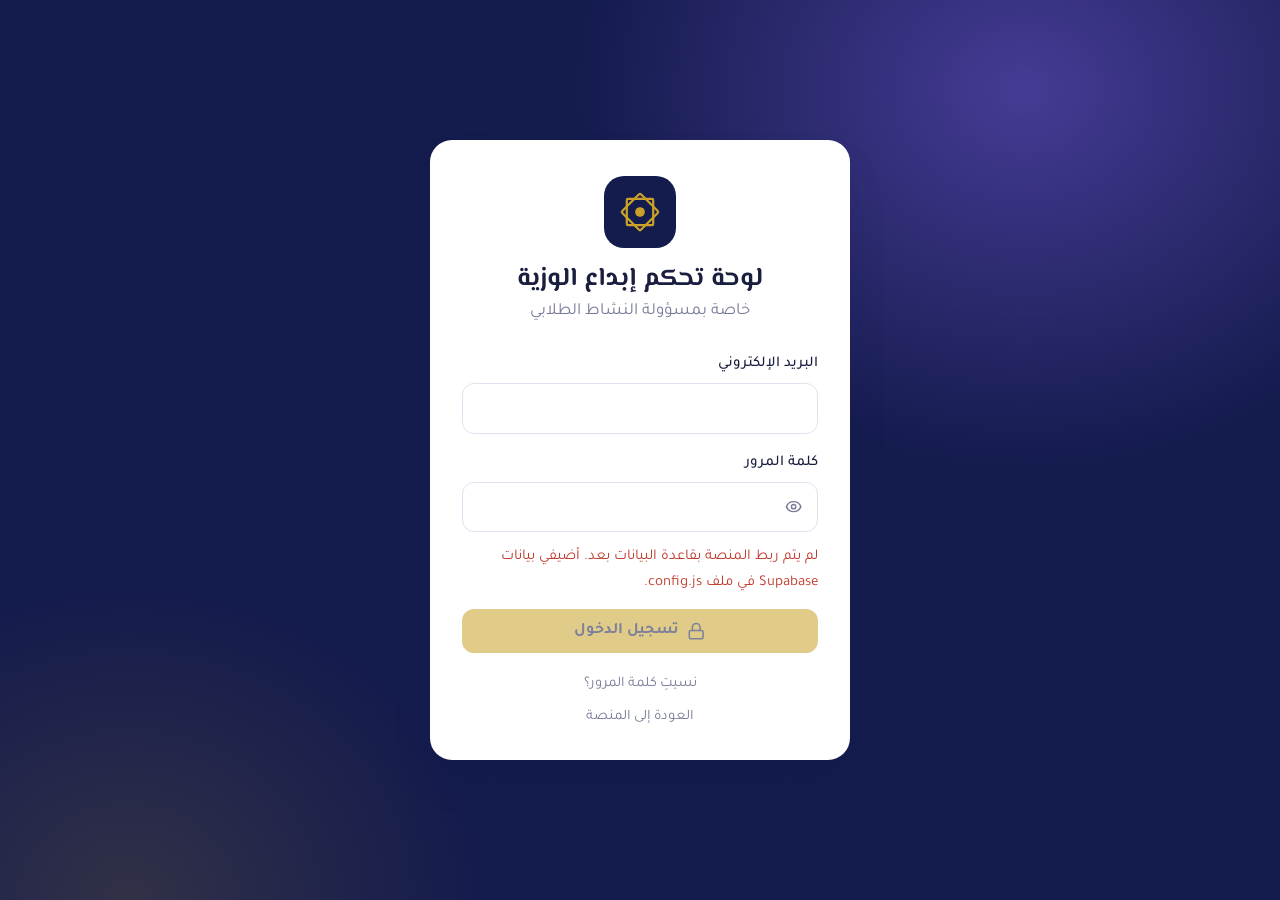
==== docs/login.html @ 74d641fc "منصة إبداع الوزية: النسخة الأولى Co-Authored-By: Claude Opus 5.5 <noreply@anthropic.com> Claude-Sess" ====
<!doctype html>
<html lang="ar" dir="rtl">
<head>
  <meta charset="utf-8">
  <meta name="viewport" content="width=device-width, initial-scale=1">
  <meta name="robots" content="noindex">
  <title>دخول الإدارة | منصة إبداع الوزية</title>
  <meta name="theme-color" content="#141B4D">
  <link rel="icon" href="assets/favicon.svg" type="image/svg+xml">
  <link rel="stylesheet" href="assets/css/main.css">
  <link rel="stylesheet" href="assets/css/admin.css">
  <script src="assets/js/supabase.js" defer></script>
  <script src="config.js" defer></script>
  <script src="assets/js/data.js" defer></script>
  <script src="assets/js/login.js" defer></script>
</head>
<body class="login-page">
  <main class="login-card">
    <a href="./" class="login-brand" aria-label="العودة إلى المنصة">
      <svg viewBox="0 0 100 100" aria-hidden="true"><g fill="none" stroke="currentColor" stroke-width="5" stroke-linejoin="round"><rect x="20" y="20" width="60" height="60" rx="3"/><rect x="20" y="20" width="60" height="60" rx="3" transform="rotate(45 50 50)"/></g><circle cx="50" cy="50" r="11" fill="currentColor"/></svg>
    </a>
    <h1>لوحة تحكم إبداع الوزية</h1>
    <p>خاصة بمسؤولة النشاط الطلابي</p>
    <form id="login-form" novalidate>
      <label class="field">البريد الإلكتروني<input class="input" name="email" type="email" autocomplete="username" required dir="ltr"></label>
      <label class="field">كلمة المرور
        <span class="pw-wrap"><input class="input" name="password" type="password" autocomplete="current-password" required dir="ltr">
        <button type="button" class="pw-toggle" aria-label="إظهار كلمة المرور"><svg class="icon"><use href="assets/icons.svg#i-eye"></use></svg></button></span>
      </label>
      <p class="form-error" role="alert" id="err"></p>
      <button class="btn btn-gold" type="submit" style="width:100%"><svg class="icon"><use href="assets/icons.svg#i-lock"></use></svg> تسجيل الدخول</button>
    </form>
    <form id="reset-form" hidden novalidate>
      <p style="color:var(--ink-2)">اكتبي كلمة مرور جديدة لحسابك.</p>
      <label class="field">كلمة المرور الجديدة<input class="input" name="pw1" type="password" autocomplete="new-password" minlength="8" required dir="ltr"></label>
      <label class="field">تأكيد كلمة المرور<input class="input" name="pw2" type="password" autocomplete="new-password" required dir="ltr"></label>
      <p class="form-error" role="alert" id="err2"></p>
      <button class="btn btn-gold" type="submit" style="width:100%">حفظ كلمة المرور</button>
    </form>
    <button type="button" class="back-link" id="forgot" style="background:none;border:0;cursor:pointer">نسيتِ كلمة المرور؟</button><br>
    <a class="back-link" href="./" style="margin-top:6px">العودة إلى المنصة</a>
  </main>
</body>
</html>
---- docs/assets/css/main.css ----
/* ============ منصة إبداع الوزية — الهوية البصرية ============ */
@font-face { font-family: 'Tajawal'; font-weight: 400; font-display: swap; src: url(../fonts/tajawal-arabic-400-normal.woff2) format('woff2'); unicode-range: U+0600-06FF, U+0750-077F, U+FB50-FDFF, U+FE70-FEFF, U+200C-200F; }
@font-face { font-family: 'Tajawal'; font-weight: 500; font-display: swap; src: url(../fonts/tajawal-arabic-500-normal.woff2) format('woff2'); unicode-range: U+0600-06FF, U+0750-077F, U+FB50-FDFF, U+FE70-FEFF, U+200C-200F; }
@font-face { font-family: 'Tajawal'; font-weight: 700; font-display: swap; src: url(../fonts/tajawal-arabic-700-normal.woff2) format('woff2'); unicode-range: U+0600-06FF, U+0750-077F, U+FB50-FDFF, U+FE70-FEFF, U+200C-200F; }
@font-face { font-family: 'Tajawal'; font-weight: 400; font-display: swap; src: url(../fonts/tajawal-latin-400-normal.woff2) format('woff2'); unicode-range: U+0000-00FF; }
@font-face { font-family: 'Tajawal'; font-weight: 500; font-display: swap; src: url(../fonts/tajawal-latin-500-normal.woff2) format('woff2'); unicode-range: U+0000-00FF; }
@font-face { font-family: 'Tajawal'; font-weight: 700; font-display: swap; src: url(../fonts/tajawal-latin-700-normal.woff2) format('woff2'); unicode-range: U+0000-00FF; }
@font-face { font-family: 'El Messiri'; font-weight: 600; font-display: swap; src: url(../fonts/el-messiri-arabic-600-normal.woff2) format('woff2'); unicode-range: U+0600-06FF, U+0750-077F, U+FB50-FDFF, U+FE70-FEFF; }
@font-face { font-family: 'El Messiri'; font-weight: 700; font-display: swap; src: url(../fonts/el-messiri-arabic-700-normal.woff2) format('woff2'); unicode-range: U+0600-06FF, U+0750-077F, U+FB50-FDFF, U+FE70-FEFF; }
@font-face { font-family: 'El Messiri'; font-weight: 700; font-display: swap; src: url(../fonts/el-messiri-latin-700-normal.woff2) format('woff2'); unicode-range: U+0000-00FF; }

:root {
  --navy: #141B4D;
  --navy-2: #1F2766;
  --purple: #6E56CF;
  --purple-soft: #EEEAFB;
  --gold: #C9A227;
  --gold-soft: #F7EFD2;
  --white: #FFFFFF;

  --bg: #F7F6FB;
  --surface: #FFFFFF;
  --surface-2: #F1EFF8;
  --ink: #1A1E3F;
  --ink-2: #4A4F72;
  --ink-3: #777B98;
  --line: #E3E0EF;
  --brand: var(--purple);
  --on-brand: #fff;
  --ok: #1F8A5B; --ok-bg: #E3F4EC;
  --warn: #A86B00; --warn-bg: #FCF1DC;
  --muted-bg: #ECEBF2;
  --danger: #C0392B;

  --font: 'Tajawal', system-ui, 'Segoe UI', Tahoma, sans-serif;
  --display: 'El Messiri', 'Tajawal', serif;
  --r-sm: 8px; --r: 14px; --r-lg: 22px;
  --shadow: 0 1px 2px rgba(20, 27, 77, .06), 0 8px 24px -12px rgba(20, 27, 77, .18);
  --shadow-lg: 0 24px 48px -20px rgba(20, 27, 77, .35);
  --container: 1200px;
  --header-h: 72px;
  --ease: cubic-bezier(.2, .7, .2, 1);
  color-scheme: light;
}
[data-theme="dark"] {
  --bg: #0D1130;
  --surface: #161B44;
  --surface-2: #1D2352;
  --ink: #EEF0FF;
  --ink-2: #BCC0E0;
  --ink-3: #8A8FB8;
  --line: #2A3166;
  --purple-soft: #2A2560;
  --gold-soft: #3A3317;
  --ok-bg: #133A2C; --ok: #5BD39A;
  --warn-bg: #3D2E0D; --warn: #F0C060;
  --muted-bg: #252B5A;
  --brand: #9B87F5;
  --shadow: 0 1px 2px rgba(0,0,0,.3), 0 8px 24px -12px rgba(0,0,0,.6);
  color-scheme: dark;
}

*, *::before, *::after { box-sizing: border-box; }
[hidden] { display: none !important; }
html { scroll-behavior: smooth; -webkit-text-size-adjust: 100%; }
@media (prefers-reduced-motion: reduce) { html { scroll-behavior: auto; } *, *::before, *::after { animation-duration: .001ms !important; transition-duration: .001ms !important; } }
body { margin: 0; font-family: var(--font); font-size: 17px; line-height: 1.75; color: var(--ink); background: var(--bg); transition: background .3s, color .3s; }
img, video { max-width: 100%; display: block; }
a { color: inherit; text-decoration: none; }
button, input, select, textarea { font: inherit; color: inherit; }
h1, h2, h3, h4 { font-family: var(--display); line-height: 1.35; margin: 0; font-weight: 700; color: var(--ink); }
p { margin: 0; }
:focus-visible { outline: 3px solid var(--gold); outline-offset: 2px; border-radius: 6px; }
.sr-only { position: absolute; width: 1px; height: 1px; overflow: hidden; clip: rect(0 0 0 0); white-space: nowrap; }
.container { width: min(100% - 40px, var(--container)); margin-inline: auto; }
.icon { width: 1.15em; height: 1.15em; flex: none; vertical-align: -0.2em; }
.skip { position: absolute; inset-inline-start: 12px; top: -60px; background: var(--gold); color: var(--navy); padding: 8px 14px; border-radius: 8px; z-index: 200; }
.skip:focus { top: 12px; }

/* ---------- الشريط العلوي ---------- */
.announce-bar { background: var(--gold); color: var(--navy); font-weight: 700; text-align: center; padding: 6px 16px; font-size: 15px; }
.demo-bar { background: var(--warn-bg); color: var(--warn); text-align: center; padding: 6px 16px; font-size: 14px; border-bottom: 1px solid var(--line); }
.site-header { position: sticky; top: 0; z-index: 50; background: color-mix(in srgb, var(--navy) 94%, transparent); backdrop-filter: blur(12px); color: #fff; border-bottom: 1px solid rgba(201,162,39,.25); }
.site-header .bar { height: var(--header-h); display: flex; align-items: center; gap: 18px; }
.brand { display: flex; align-items: center; gap: 10px; flex: none; }
.brand-mark { width: 40px; height: 40px; color: var(--gold); }
.brand-text { display: flex; flex-direction: column; line-height: 1.2; }
.brand-text b { font-family: var(--display); font-size: 21px; color: #fff; }
.brand-text small { font-size: 12.5px; color: rgba(255,255,255,.65); }
.main-nav { display: flex; gap: 2px; margin-inline-start: auto; }
.main-nav a { padding: 8px 12px; border-radius: 10px; font-size: 15.5px; color: rgba(255,255,255,.82); transition: background .2s, color .2s; white-space: nowrap; }
.main-nav a:hover { background: rgba(255,255,255,.08); color: #fff; }
.main-nav a[aria-current="page"] { color: var(--gold); background: rgba(201,162,39,.12); }
.header-tools { display: flex; gap: 6px; align-items: center; }
.icon-btn { position: relative; width: 42px; height: 42px; display: inline-grid; place-items: center; border-radius: 12px; border: 0; background: rgba(255,255,255,.07); color: #fff; cursor: pointer; transition: background .2s, transform .2s; }
.icon-btn:hover { background: rgba(255,255,255,.15); }
.icon-btn .icon { width: 20px; height: 20px; }
.icon-btn .dot { position: absolute; top: 7px; inset-inline-end: 7px; min-width: 18px; height: 18px; padding: 0 4px; border-radius: 9px; background: var(--gold); color: var(--navy); font-size: 11px; font-weight: 700; display: grid; place-items: center; line-height: 1; }
.menu-btn { display: none; }
.theme-toggle .sun { display: none; }
[data-theme="dark"] .theme-toggle .sun { display: block; }
[data-theme="dark"] .theme-toggle .moon { display: none; }

@media (max-width: 1100px) {
  .site-header { backdrop-filter: none; background: var(--navy); }
  .menu-btn { display: inline-grid; }
  .main-nav { position: fixed; top: var(--header-h); inset-inline: 0; bottom: 0; flex-direction: column; gap: 4px; padding: 20px; background: var(--navy); transform: translateX(100%); transition: transform .35s var(--ease); overflow-y: auto; margin: 0; }
  .main-nav.open { transform: none; }
  .main-nav a { font-size: 18px; padding: 14px 16px; }
  .header-tools { margin-inline-start: auto; }
}
@media (max-width: 480px) { .brand-text small { display: none; } .brand-text b { font-size: 18px; } .header-tools { gap: 4px; } .icon-btn { width: 38px; height: 38px; } }

/* لوحة البحث والإشعارات */
.popover { position: absolute; top: calc(100% + 8px); inset-inline-end: 0; width: min(380px, calc(100vw - 24px)); background: var(--surface); color: var(--ink); border: 1px solid var(--line); border-radius: var(--r); box-shadow: var(--shadow-lg); padding: 10px; display: none; z-index: 60; }
.popover.open { display: block; animation: pop .2s var(--ease); }
@keyframes pop { from { opacity: 0; transform: translateY(-6px); } }
.tool-wrap { position: relative; }
.notif-list { list-style: none; margin: 0; padding: 0; max-height: 60vh; overflow: auto; }
.notif-list li a { display: block; padding: 10px 12px; border-radius: 10px; }
.notif-list li a:hover { background: var(--surface-2); }
.notif-list .new { border-inline-start: 3px solid var(--gold); }
.notif-list b { display: block; font-size: 15px; line-height: 1.5; }
.notif-list small { color: var(--ink-3); }
.popover-head { display: flex; justify-content: space-between; align-items: center; padding: 4px 8px 10px; border-bottom: 1px solid var(--line); margin-bottom: 6px; font-weight: 700; }
.search-form { display: flex; gap: 8px; }
.search-form input { flex: 1; min-width: 0; }

/* ---------- عناصر عامة ---------- */
.btn { display: inline-flex; align-items: center; justify-content: center; gap: 8px; padding: 11px 22px; border-radius: 12px; border: 1px solid transparent; font-weight: 700; font-size: 16px; cursor: pointer; transition: transform .2s var(--ease), background .2s, box-shadow .2s, border-color .2s; line-height: 1.3; white-space: nowrap; }
.btn:active { transform: scale(.97); }
.btn-gold { background: var(--gold); color: var(--navy); }
.btn-gold:hover { background: #D8B23A; box-shadow: 0 8px 20px -8px rgba(201,162,39,.7); }
.btn-primary { background: var(--brand); color: #fff; }
.btn-primary:hover { filter: brightness(1.08); box-shadow: 0 8px 20px -8px rgba(110,86,207,.7); }
.btn-ghost { background: transparent; border-color: var(--line); color: var(--ink); }
.btn-ghost:hover { border-color: var(--brand); color: var(--brand); }
.btn-light { background: rgba(255,255,255,.1); border-color: rgba(255,255,255,.25); color: #fff; }
.btn-light:hover { background: rgba(255,255,255,.18); }
.btn-sm { padding: 7px 14px; font-size: 14.5px; border-radius: 10px; }
.btn-danger { background: var(--danger); color: #fff; }
.btn[disabled] { opacity: .55; pointer-events: none; }

.input, select.input, textarea.input { width: 100%; padding: 11px 14px; border-radius: 12px; border: 1px solid var(--line); background: var(--surface); transition: border-color .2s, box-shadow .2s; }
.input:focus { outline: none; border-color: var(--brand); box-shadow: 0 0 0 4px color-mix(in srgb, var(--brand) 18%, transparent); }
textarea.input { resize: vertical; min-height: 120px; line-height: 1.7; }
.field { display: grid; gap: 6px; font-weight: 500; font-size: 15px; }

.badge { display: inline-flex; align-items: center; gap: 5px; padding: 2px 10px; border-radius: 999px; font-size: 13px; font-weight: 700; line-height: 1.8; background: var(--purple-soft); color: var(--brand); white-space: nowrap; }
.badge.gold { background: var(--gold-soft); color: #8A6A0A; }
[data-theme="dark"] .badge.gold { color: var(--gold); }
.badge.ok { background: var(--ok-bg); color: var(--ok); }
.badge.warn { background: var(--warn-bg); color: var(--warn); }
.badge.muted { background: var(--muted-bg); color: var(--ink-2); }
.badge.demo { background: transparent; border: 1px dashed currentColor; color: var(--warn); }
.badge .icon { width: 14px; height: 14px; }

/* عنوان القسم: نجمة صغيرة + عنوان + رابط */
.section { padding: 72px 0; }
.section-head { display: flex; align-items: end; justify-content: space-between; gap: 16px; margin-bottom: 28px; flex-wrap: wrap; }
.section-head h2 { font-size: clamp(26px, 3.2vw, 34px); display: flex; align-items: center; gap: 12px; }
.section-head h2 .star { width: 26px; height: 26px; color: var(--gold); }
.section-head p { color: var(--ink-2); margin-top: 4px; }
.link-more { color: var(--brand); font-weight: 700; display: inline-flex; align-items: center; gap: 6px; }
.link-more:hover { text-decoration: underline; text-underline-offset: 6px; }

/* ---------- البطاقات ---------- */
.grid { display: grid; gap: 22px; grid-template-columns: repeat(auto-fill, minmax(min(100%, 300px), 1fr)); }
.card { position: relative; display: flex; flex-direction: column; background: var(--surface); border: 1px solid var(--line); border-radius: var(--r-lg); overflow: hidden; transition: transform .35s var(--ease), box-shadow .35s var(--ease), border-color .35s; cursor: pointer; text-align: start; padding: 0; width: 100%; }
.card:hover { transform: translateY(-4px); box-shadow: var(--shadow-lg); border-color: color-mix(in srgb, var(--gold) 55%, var(--line)); }
.card-media { position: relative; aspect-ratio: 16 / 10; background: var(--surface-2); overflow: hidden; }
.card-media img { width: 100%; height: 100%; object-fit: cover; transition: transform .6s var(--ease); }
.card:hover .card-media img { transform: scale(1.05); }
.card-media .placeholder { position: absolute; inset: 0; display: grid; place-items: center; color: color-mix(in srgb, var(--brand) 45%, transparent); background: linear-gradient(135deg, var(--purple-soft), var(--surface-2)); }
.card-media .placeholder svg { width: 64px; height: 64px; }
.card-flags { position: absolute; top: 12px; inset-inline-start: 12px; display: flex; gap: 6px; flex-wrap: wrap; }
.card-flags .badge { box-shadow: 0 2px 8px rgba(0,0,0,.15); background: var(--surface); }
.card-flags .badge.ok { background: var(--ok-bg); } .card-flags .badge.warn { background: var(--warn-bg); } .card-flags .badge.muted { background: var(--muted-bg); }
.card-flags .badge.demo { background: var(--warn-bg); border-style: dashed; }
.card-body { padding: 18px 20px 20px; display: grid; gap: 8px; flex: 1; align-content: start; }
.card-body h3 { font-size: 20px; }
.card-body p { color: var(--ink-2); font-size: 15.5px; display: -webkit-box; -webkit-line-clamp: 2; -webkit-box-orient: vertical; overflow: hidden; }
.meta { display: flex; flex-wrap: wrap; gap: 6px 16px; color: var(--ink-3); font-size: 14px; }
.meta span { display: inline-flex; align-items: center; gap: 6px; }
.card-foot { display: flex; gap: 6px; flex-wrap: wrap; margin-top: 4px; }

.empty { text-align: center; padding: 60px 20px; color: var(--ink-2); border: 2px dashed var(--line); border-radius: var(--r-lg); }
.empty svg { width: 54px; height: 54px; color: var(--gold); margin: 0 auto 12px; }
.empty h3 { margin-bottom: 6px; }

.skeleton { background: linear-gradient(90deg, var(--surface-2) 25%, var(--line) 50%, var(--surface-2) 75%); background-size: 200% 100%; animation: shimmer 1.4s infinite; border-radius: var(--r-lg); min-height: 300px; }
@keyframes shimmer { to { background-position: -200% 0; } }

/* ---------- الواجهة الرئيسية ---------- */
.hero { position: relative; background: var(--navy); color: #fff; overflow: hidden; isolation: isolate; }
.hero::before { content: ''; position: absolute; inset: 0; z-index: -1; background:
  radial-gradient(60% 80% at 15% 30%, rgba(110,86,207,.55), transparent 70%),
  radial-gradient(40% 60% at 90% 100%, rgba(201,162,39,.18), transparent 70%); }
.hero-pattern { position: absolute; inset: 0; z-index: -1; opacity: .07; background-image: url("data:image/svg+xml,%3Csvg xmlns='http://www.w3.org/2000/svg' width='80' height='80' viewBox='0 0 80 80'%3E%3Cg fill='none' stroke='%23C9A227' stroke-width='1.2'%3E%3Cpath d='M40 10 L48 32 L70 40 L48 48 L40 70 L32 48 L10 40 L32 32 Z'/%3E%3Crect x='22' y='22' width='36' height='36' transform='rotate(45 40 40)'/%3E%3C/g%3E%3C/svg%3E"); background-size: 80px; }
.hero .container { display: grid; grid-template-columns: 1.1fr .9fr; align-items: center; gap: 40px; padding: 80px 0 96px; }
.hero-school { display: inline-flex; align-items: center; gap: 10px; color: var(--gold); font-weight: 700; font-size: 17px; margin-bottom: 18px; }
.hero-school::before { content: ''; width: 34px; height: 2px; background: var(--gold); }
.hero h1 { color: #fff; font-size: clamp(44px, 7vw, 86px); line-height: 1.15; letter-spacing: 0; }
.hero h1 .l2 { display: block; color: var(--gold); }
.hero-tagline { margin-top: 22px; font-size: clamp(18px, 2.2vw, 23px); color: rgba(255,255,255,.85); max-width: 32ch; line-height: 1.7; }
.hero-actions { margin-top: 34px; display: flex; gap: 12px; flex-wrap: wrap; }
.hero-art { position: relative; aspect-ratio: 1; max-width: 480px; justify-self: center; width: 100%; }
.hero-art svg { width: 100%; height: 100%; overflow: visible; }
.hero-art .draw { stroke-dasharray: 1; stroke-dashoffset: 1; animation: draw 2.2s var(--ease) forwards; }
.hero-art .draw.d2 { animation-delay: .35s; } .hero-art .draw.d3 { animation-delay: .7s; } .hero-art .draw.d4 { animation-delay: 1.05s; }
.hero-art .fade { opacity: 0; animation: fadeIn 1s 1.4s forwards; }
.hero-art .spin { transform-origin: 250px 250px; animation: spin 90s linear infinite; }
@keyframes draw { to { stroke-dashoffset: 0; } }
@keyframes fadeIn { to { opacity: 1; } }
@keyframes spin { to { transform: rotate(360deg); } }
.hero-in > * { opacity: 0; transform: translateY(14px); animation: rise .8s var(--ease) forwards; }
.hero-in > *:nth-child(2) { animation-delay: .12s; } .hero-in > *:nth-child(3) { animation-delay: .24s; } .hero-in > *:nth-child(4) { animation-delay: .36s; }
@keyframes rise { to { opacity: 1; transform: none; } }
@media (max-width: 860px) {
  .hero .container { grid-template-columns: 1fr; padding: 48px 0 72px; text-align: center; }
  .hero-school { justify-content: center; } .hero-tagline { margin-inline: auto; } .hero-actions { justify-content: center; }
  .hero-art { max-width: 190px; order: -1; margin-bottom: -10px; }
}

/* الانتقال السريع: شريط أقسام يتداخل مع الواجهة */
.quick { position: relative; margin-top: -44px; z-index: 2; }
.quick-grid { display: grid; grid-template-columns: repeat(6, 1fr); background: var(--surface); border: 1px solid var(--line); border-radius: var(--r-lg); box-shadow: var(--shadow-lg); overflow: hidden; }
.quick-grid a { display: grid; justify-items: center; gap: 8px; padding: 22px 10px; text-align: center; font-weight: 700; font-size: 15.5px; border-inline-start: 1px solid var(--line); transition: background .25s, color .25s; }
.quick-grid a:first-child { border-inline-start: 0; }
.quick-grid a .qi { width: 50px; height: 50px; border-radius: 14px; display: grid; place-items: center; background: var(--purple-soft); color: var(--brand); transition: background .25s, color .25s, transform .3s var(--ease); }
.quick-grid a .qi svg { width: 24px; height: 24px; }
.quick-grid a:hover { background: var(--surface-2); }
.quick-grid a:hover .qi { background: var(--navy); color: var(--gold); transform: rotate(-6deg); }
@media (max-width: 860px) { .quick-grid { grid-template-columns: repeat(3, 1fr); } .quick-grid a:nth-child(4) { border-inline-start: 0; } .quick-grid a:nth-child(n+4) { border-top: 1px solid var(--line); } }

/* الإحصائيات */
.stats { display: grid; grid-template-columns: repeat(5, 1fr); gap: 0; }
.stat { text-align: center; padding: 10px 12px; position: relative; }
.stat + .stat::before { content: ''; position: absolute; inset-inline-start: 0; top: 18%; bottom: 18%; width: 1px; background: var(--line); }
.stat .num { font-family: var(--display); font-size: clamp(40px, 5vw, 60px); line-height: 1.1; color: var(--navy); font-weight: 700; font-variant-numeric: tabular-nums; }
[data-theme="dark"] .stat .num { color: var(--gold); }
.stat .lbl { display: flex; align-items: center; justify-content: center; gap: 8px; color: var(--ink-2); font-weight: 500; margin-top: 6px; }
.stat .lbl .icon { color: var(--gold); }
@media (max-width: 760px) { .stats { grid-template-columns: repeat(2, 1fr); row-gap: 26px; } .stat:last-child { grid-column: 1 / -1; } .stat + .stat::before { display: none; } }

/* أخبار + فعاليات */
.split { display: grid; grid-template-columns: 1.4fr 1fr; gap: 28px; }
@media (max-width: 900px) { .split { grid-template-columns: 1fr; } }
.news-list { display: grid; gap: 14px; }
.news-row { display: grid; grid-template-columns: 150px 1fr; gap: 16px; align-items: center; background: var(--surface); border: 1px solid var(--line); border-radius: var(--r); padding: 10px; cursor: pointer; transition: border-color .25s, box-shadow .25s; text-align: start; width: 100%; }
.news-row:hover { border-color: var(--brand); box-shadow: var(--shadow); }
.news-row .thumb { aspect-ratio: 4/3; border-radius: 10px; overflow: hidden; background: var(--surface-2); }
.news-row .thumb img { width: 100%; height: 100%; object-fit: cover; }
.news-row h3 { font-size: 18px; margin-bottom: 4px; }
.news-row p { color: var(--ink-2); font-size: 15px; display: -webkit-box; -webkit-line-clamp: 2; -webkit-box-orient: vertical; overflow: hidden; }
@media (max-width: 480px) { .news-row { grid-template-columns: 96px 1fr; } }
.event-list { display: grid; gap: 12px; }
.event-row { display: flex; gap: 14px; align-items: center; padding: 12px; border-radius: var(--r); background: var(--surface); border: 1px solid var(--line); cursor: pointer; transition: border-color .25s; text-align: start; width: 100%; }
.event-row:hover { border-color: var(--gold); }
.date-chip { flex: none; width: 64px; text-align: center; border-radius: 12px; background: var(--navy); color: #fff; padding: 6px 0; line-height: 1.25; }
.date-chip b { display: block; font-family: var(--display); font-size: 26px; color: var(--gold); }
.date-chip small { font-size: 12.5px; }
.event-row h3 { font-size: 17px; }

/* الإنجازات المميزة: بطاقة كبيرة + بطاقات */
.feature-grid { display: grid; gap: 22px; grid-template-columns: 1.3fr 1fr 1fr; grid-auto-rows: auto; }
.feature-grid .card:first-child { grid-row: span 2; }
.feature-grid .card:first-child .card-media { aspect-ratio: auto; flex: 1; min-height: 280px; }
.feature-grid .card:first-child h3 { font-size: 26px; }
@media (max-width: 960px) { .feature-grid { grid-template-columns: 1fr 1fr; } .feature-grid .card:first-child { grid-column: 1 / -1; grid-row: auto; } }
@media (max-width: 600px) { .feature-grid { grid-template-columns: 1fr; } }

.band { background: var(--surface); border-block: 1px solid var(--line); }
.band-navy { background: var(--navy); color: #fff; }
.band-navy h2, .band-navy h3 { color: #fff; }
.band-navy .section-head p { color: rgba(255,255,255,.7); }
.band-navy .link-more { color: var(--gold); }

/* شريط تمرير أفقي */
.scroller { display: grid; grid-auto-flow: column; grid-auto-columns: minmax(280px, 1fr); gap: 20px; overflow-x: auto; scroll-snap-type: x mandatory; padding-bottom: 12px; scrollbar-width: thin; }
.scroller > * { scroll-snap-align: start; }
@media (max-width: 600px) { .scroller { grid-auto-columns: 84%; } }

/* ---------- رأس الصفحات الداخلية ---------- */
.page-hero { background: var(--navy); color: #fff; position: relative; overflow: hidden; isolation: isolate; }
.page-hero::before { content: ''; position: absolute; inset: 0; z-index: -1; background: radial-gradient(50% 120% at 10% 0%, rgba(110,86,207,.5), transparent 70%); }
.page-hero .container { padding: 54px 0 60px; display: flex; align-items: center; gap: 22px; }
.page-hero .ph-icon { width: 70px; height: 70px; flex: none; border-radius: 20px; display: grid; place-items: center; background: rgba(201,162,39,.14); color: var(--gold); border: 1px solid rgba(201,162,39,.35); }
.page-hero .ph-icon svg { width: 34px; height: 34px; }
.page-hero h1 { color: #fff; font-size: clamp(32px, 4.5vw, 48px); }
.page-hero p { color: rgba(255,255,255,.78); margin-top: 4px; max-width: 60ch; }
.crumbs { font-size: 14px; color: rgba(255,255,255,.6); margin-bottom: 4px; }
.crumbs a:hover { color: var(--gold); }

/* أدوات التصفية */
.toolbar { display: flex; gap: 12px; flex-wrap: wrap; align-items: center; background: var(--surface); border: 1px solid var(--line); border-radius: var(--r-lg); padding: 14px; margin: -34px 0 30px; position: relative; z-index: 2; box-shadow: var(--shadow); }
.toolbar .search { flex: 1 1 260px; position: relative; }
.toolbar .search .icon { position: absolute; inset-inline-start: 14px; top: 50%; transform: translateY(-50%); color: var(--ink-3); }
.toolbar .search input { padding-inline-start: 42px; }
.toolbar select { flex: 0 1 170px; width: auto; }
.chips { display: flex; gap: 8px; flex-wrap: wrap; margin-bottom: 24px; }
.chip { padding: 7px 16px; border-radius: 999px; border: 1px solid var(--line); background: var(--surface); cursor: pointer; font-weight: 500; transition: all .2s; font-size: 15px; }
.chip:hover { border-color: var(--brand); }
.chip[aria-pressed="true"] { background: var(--navy); color: #fff; border-color: var(--navy); }
[data-theme="dark"] .chip[aria-pressed="true"] { background: var(--brand); border-color: var(--brand); }
.result-count { color: var(--ink-3); font-size: 15px; margin-bottom: 14px; }
.load-more { display: flex; justify-content: center; margin-top: 30px; }

/* ---------- النافذة المنبثقة ---------- */
.modal { position: fixed; inset: 0; z-index: 100; display: none; align-items: center; justify-content: center; padding: 20px; background: rgba(10, 13, 40, .62); backdrop-filter: blur(4px); }
.modal.open { display: flex; animation: fadeIn .25s forwards; opacity: 0; }
.modal-box { background: var(--surface); color: var(--ink); width: min(860px, 100%); max-height: calc(100vh - 40px); overflow: auto; border-radius: var(--r-lg); box-shadow: var(--shadow-lg); position: relative; animation: rise .35s var(--ease) forwards; overscroll-behavior: contain; }
.modal-close { position: sticky; top: 12px; float: left; margin: 12px; z-index: 3; width: 40px; height: 40px; border-radius: 50%; border: 0; background: var(--surface); color: var(--ink); box-shadow: var(--shadow); display: grid; place-items: center; cursor: pointer; }
.modal-cover { aspect-ratio: 16/8; background: var(--surface-2); margin-top: -64px; }
.modal-cover img { width: 100%; height: 100%; object-fit: cover; cursor: zoom-in; }
.modal-content { padding: 26px 30px 30px; display: grid; gap: 18px; }
.modal-content h2 { font-size: clamp(24px, 3vw, 32px); }
.modal-content .body { white-space: pre-line; color: var(--ink-2); }
.info-grid { display: grid; grid-template-columns: repeat(auto-fill, minmax(200px, 1fr)); gap: 10px; }
.info { background: var(--surface-2); border-radius: 12px; padding: 10px 14px; }
.info small { display: block; color: var(--ink-3); font-size: 13px; }
.info b { font-weight: 700; }
.block h4 { font-size: 18px; margin-bottom: 8px; display: flex; align-items: center; gap: 8px; }
.block h4 .icon { color: var(--gold); }
.conditions { margin: 0; padding-inline-start: 0; list-style: none; display: grid; gap: 6px; }
.conditions li { display: flex; gap: 8px; align-items: start; }
.conditions li .icon { color: var(--ok); margin-top: 6px; }
.winners { display: grid; gap: 8px; }
.winner { display: flex; align-items: center; gap: 12px; padding: 10px 14px; border-radius: 12px; background: var(--surface-2); }
.winner .medal { width: 38px; height: 38px; border-radius: 50%; display: grid; place-items: center; background: var(--gold); color: var(--navy); flex: none; }
.winner:nth-child(2) .medal { background: #C0C4D6; } .winner:nth-child(3) .medal { background: #D49A6A; }
.thumbs { display: grid; grid-template-columns: repeat(auto-fill, minmax(120px, 1fr)); gap: 10px; }
.thumbs button { aspect-ratio: 1; border-radius: 12px; overflow: hidden; border: 0; padding: 0; cursor: zoom-in; background: var(--surface-2); position: relative; }
.thumbs img { width: 100%; height: 100%; object-fit: cover; transition: transform .4s var(--ease); }
.thumbs button:hover img { transform: scale(1.08); }
.thumbs .kind { position: absolute; inset: 0; display: grid; place-items: center; color: #fff; background: rgba(20,27,77,.45); }
.thumbs .kind svg { width: 34px; height: 34px; }
.thumbs .file { display: grid; place-items: center; align-content: center; gap: 4px; color: var(--brand); font-size: 13px; padding: 8px; height: 100%; }
.share-row { display: flex; gap: 8px; flex-wrap: wrap; align-items: center; padding-top: 16px; border-top: 1px solid var(--line); }
.share-row span { color: var(--ink-3); margin-inline-end: 4px; }

/* معرض الصور المكبّرة */
.lightbox { position: fixed; inset: 0; z-index: 120; background: rgba(6, 8, 26, .94); display: none; align-items: center; justify-content: center; }
.lightbox.open { display: flex; }
.lightbox figure { margin: 0; max-width: 92vw; max-height: 86vh; display: grid; gap: 10px; justify-items: center; }
.lightbox img, .lightbox video { max-width: 92vw; max-height: 78vh; border-radius: 10px; object-fit: contain; }
.lightbox iframe { width: min(900px, 92vw); height: 78vh; border: 0; border-radius: 10px; background: #fff; }
.lightbox figcaption { color: rgba(255,255,255,.85); text-align: center; }
.lb-btn { position: absolute; width: 52px; height: 52px; border-radius: 50%; border: 0; background: rgba(255,255,255,.12); color: #fff; display: grid; place-items: center; cursor: pointer; }
.lb-btn:hover { background: rgba(255,255,255,.25); }
.lb-btn svg { width: 26px; height: 26px; }
.lb-close { top: 18px; left: 18px; } .lb-prev { right: 18px; top: 50%; transform: translateY(-50%); } .lb-next { left: 18px; top: 50%; transform: translateY(-50%); }
.lb-open { top: 18px; right: 18px; }
.lb-count { position: absolute; bottom: 18px; color: rgba(255,255,255,.7); font-size: 14px; }

/* ---------- معرض الإبداع ---------- */
.masonry { columns: 3 280px; column-gap: 18px; }
.tile { break-inside: avoid; margin-bottom: 18px; position: relative; border-radius: var(--r); overflow: hidden; cursor: zoom-in; display: block; width: 100%; border: 0; padding: 0; background: var(--surface-2); }
.tile img { width: 100%; height: auto; transition: transform .6s var(--ease); }
.tile:hover img { transform: scale(1.04); }
.tile .cap { position: absolute; inset: auto 0 0 0; padding: 40px 14px 12px; color: #fff; text-align: start; background: linear-gradient(transparent, rgba(10,13,40,.85)); opacity: 0; transform: translateY(8px); transition: all .35s var(--ease); }
.tile:hover .cap, .tile:focus-visible .cap { opacity: 1; transform: none; }
.tile .cap b { display: block; font-family: var(--display); }
.tile .cap small { opacity: .8; }
.tile .play { position: absolute; top: 50%; left: 50%; transform: translate(-50%, -50%); width: 60px; height: 60px; border-radius: 50%; background: rgba(255,255,255,.9); color: var(--navy); display: grid; place-items: center; }
.tile .demo-tag { position: absolute; top: 10px; inset-inline-start: 10px; }
.tile .pdf-tile { aspect-ratio: 4/3; display: grid; place-items: center; align-content: center; gap: 8px; color: var(--brand); }
@media (hover: none) { .tile .cap { opacity: 1; transform: none; } }

/* ---------- لوحة الشرف ---------- */
.podium { display: grid; grid-template-columns: 1fr 1.15fr 1fr; align-items: end; gap: 18px; margin-bottom: 44px; }
.podium .p { text-align: center; cursor: pointer; background: none; border: 0; padding: 0; }
.podium .p .ava { width: 120px; height: 120px; margin: 0 auto -30px; border-radius: 50%; overflow: hidden; border: 4px solid var(--surface); box-shadow: var(--shadow); position: relative; z-index: 1; background: var(--purple-soft); display: grid; place-items: center; color: var(--brand); }
.podium .p .ava img { width: 100%; height: 100%; object-fit: cover; }
.podium .p .ava svg { width: 48px; height: 48px; }
.podium .p.first .ava { width: 150px; height: 150px; border-color: var(--gold); }
.podium .step { background: var(--surface); border: 1px solid var(--line); border-radius: var(--r-lg) var(--r-lg) 0 0; padding: 44px 16px 22px; transition: transform .3s var(--ease); }
.podium .p:hover .step { transform: translateY(-4px); }
.podium .first .step { background: var(--navy); color: #fff; padding-bottom: 54px; border-color: var(--navy); }
.podium .first h3 { color: #fff; }
.podium .rank { font-family: var(--display); font-size: 44px; line-height: 1; color: var(--gold); }
.podium .second .rank { color: #9AA0BE; } .podium .third .rank { color: #C98A55; }
.podium h3 { font-size: 20px; margin: 6px 0 2px; }
.podium p { font-size: 14.5px; color: var(--ink-2); }
.podium .first p { color: rgba(255,255,255,.75); }
@media (max-width: 700px) { .podium { grid-template-columns: 1fr; } .podium .first { order: -1; } .podium .step { border-radius: var(--r-lg); } }
.honor-list { display: grid; gap: 10px; }
.honor-row { display: grid; grid-template-columns: 56px 64px 1fr auto; gap: 16px; align-items: center; padding: 12px 16px; background: var(--surface); border: 1px solid var(--line); border-radius: var(--r); cursor: pointer; text-align: start; width: 100%; transition: border-color .25s; }
.honor-row:hover { border-color: var(--gold); }
.honor-row .rk { font-family: var(--display); font-size: 26px; color: var(--ink-3); text-align: center; }
.honor-row .av { width: 56px; height: 56px; border-radius: 50%; overflow: hidden; background: var(--purple-soft); display: grid; place-items: center; color: var(--brand); }
.honor-row .av img { width: 100%; height: 100%; object-fit: cover; }
@media (max-width: 560px) { .honor-row { grid-template-columns: 40px 48px 1fr; } .honor-row .av { width: 48px; height: 48px; } .honor-row > .badge { grid-column: 3; justify-self: start; } }

/* ---------- التقويم ---------- */
.cal-wrap { display: grid; grid-template-columns: 1.35fr 1fr; gap: 26px; margin-bottom: 46px; }
@media (max-width: 960px) { .cal-wrap { grid-template-columns: 1fr; } }
.calendar { background: var(--surface); border: 1px solid var(--line); border-radius: var(--r-lg); padding: 18px; }
.cal-head { display: flex; align-items: center; justify-content: space-between; margin-bottom: 14px; gap: 10px; }
.cal-head h3 { font-size: 22px; text-align: center; }
.cal-head small { display: block; font-family: var(--font); font-size: 13.5px; color: var(--ink-3); font-weight: 400; }
.cal-nav { width: 40px; height: 40px; border-radius: 12px; border: 1px solid var(--line); background: var(--surface); display: grid; place-items: center; cursor: pointer; }
.cal-nav:hover { border-color: var(--brand); color: var(--brand); }
.cal-grid { display: grid; grid-template-columns: repeat(7, 1fr); gap: 4px; }
.cal-grid .dow { text-align: center; font-size: 13px; color: var(--ink-3); padding: 6px 0; font-weight: 700; }
.cal-day { aspect-ratio: 1; border-radius: 10px; border: 1px solid transparent; background: var(--surface-2); display: flex; flex-direction: column; align-items: center; justify-content: center; gap: 3px; cursor: default; font-weight: 500; position: relative; padding: 0; font-size: 15px; }
.cal-day.out { background: transparent; color: var(--ink-3); opacity: .4; }
.cal-day.today { border-color: var(--gold); color: var(--ink); }
.cal-day.has { background: var(--purple-soft); color: var(--brand); cursor: pointer; font-weight: 700; }
.cal-day.has:hover { background: var(--brand); color: #fff; }
.cal-day.sel { background: var(--navy); color: #fff; }
[data-theme="dark"] .cal-day.sel { background: var(--brand); }
.cal-day .dots { display: flex; gap: 3px; }
.cal-day .dots i { width: 6px; height: 6px; border-radius: 50%; background: var(--gold); }
.cal-side h3 { font-size: 20px; margin-bottom: 12px; }

/* ---------- نموذج التواصل ---------- */
.contact-grid { display: grid; grid-template-columns: 1fr 1.4fr; gap: 30px; }
@media (max-width: 860px) { .contact-grid { grid-template-columns: 1fr; } }
.panel { background: var(--surface); border: 1px solid var(--line); border-radius: var(--r-lg); padding: 28px; }
.form-grid { display: grid; gap: 16px; grid-template-columns: 1fr 1fr; }
.form-grid .full { grid-column: 1 / -1; }
@media (max-width: 560px) { .form-grid { grid-template-columns: 1fr; } }
.hp { position: absolute; width: 1px; height: 1px; overflow: hidden; clip-path: inset(50%); opacity: 0; pointer-events: none; }
.info-line { display: flex; gap: 14px; align-items: start; padding: 14px 0; border-bottom: 1px solid var(--line); }
.info-line:last-child { border-bottom: 0; }
.info-line .qi { width: 44px; height: 44px; border-radius: 12px; display: grid; place-items: center; background: var(--gold-soft); color: #8A6A0A; flex: none; }
[data-theme="dark"] .info-line .qi { color: var(--gold); }
.info-line small { display: block; color: var(--ink-3); }

/* ---------- التذييل ---------- */
.site-footer { background: var(--navy); color: rgba(255,255,255,.78); margin-top: 40px; position: relative; overflow: hidden; }
.footer-quote { border-bottom: 1px solid rgba(255,255,255,.1); }
.footer-quote .container { padding: 44px 0; text-align: center; }
.footer-quote blockquote { margin: 0; font-family: var(--display); font-size: clamp(22px, 3vw, 32px); color: #fff; line-height: 1.6; }
.footer-quote blockquote::before, .footer-quote blockquote::after { color: var(--gold); }
.footer-quote blockquote::before { content: '«'; } .footer-quote blockquote::after { content: '»'; }
.footer-main { display: grid; grid-template-columns: 1.3fr 1fr 1fr; gap: 30px; padding: 44px 0; }
.footer-main h4 { color: var(--gold); font-size: 18px; margin-bottom: 12px; }
.footer-main ul { list-style: none; padding: 0; margin: 0; display: grid; gap: 6px; }
.footer-main a:hover { color: var(--gold); }
.footer-main .brand-text b { font-size: 24px; }
.footer-staff { display: grid; gap: 4px; margin-top: 14px; }
.footer-staff b { color: #fff; font-weight: 500; }
.footer-bottom { border-top: 1px solid rgba(255,255,255,.1); padding: 16px 0; font-size: 14px; display: flex; justify-content: space-between; gap: 10px; flex-wrap: wrap; }
@media (max-width: 760px) { .footer-main { grid-template-columns: 1fr; } }

/* العودة للأعلى */
.to-top { position: fixed; bottom: 22px; inset-inline-start: 22px; width: 48px; height: 48px; border-radius: 14px; border: 0; background: var(--gold); color: var(--navy); display: grid; place-items: center; cursor: pointer; box-shadow: var(--shadow-lg); opacity: 0; transform: translateY(16px); pointer-events: none; transition: all .3s var(--ease); z-index: 40; }
.to-top.show { opacity: 1; transform: none; pointer-events: auto; }
.to-top svg { width: 22px; height: 22px; }

/* التنبيهات */
.toasts { position: fixed; bottom: 22px; left: 50%; transform: translateX(-50%); display: grid; gap: 8px; z-index: 150; width: min(92vw, 420px); }
.toast { background: var(--navy); color: #fff; padding: 12px 18px; border-radius: 12px; box-shadow: var(--shadow-lg); display: flex; gap: 10px; align-items: center; animation: rise .3s var(--ease) forwards; }
.toast.err { background: var(--danger); }
.toast .icon { color: var(--gold); }
.toast.err .icon { color: #fff; }

.reveal { opacity: 0; transform: translateY(18px); transition: opacity .7s var(--ease), transform .7s var(--ease); }
.reveal.in { opacity: 1; transform: none; }
.band-navy .card h3 { color: var(--ink); }
---- docs/assets/css/admin.css ----
/* ============ لوحة التحكم ============ */
body.admin { background: var(--bg); }

/* صفحة الدخول */
.login-page { min-height: 100vh; display: grid; place-items: center; padding: 20px; background: var(--navy); position: relative; isolation: isolate; }
.login-page::before { content: ''; position: absolute; inset: 0; z-index: -1; background: radial-gradient(50% 60% at 80% 10%, rgba(110,86,207,.55), transparent 70%), radial-gradient(40% 50% at 10% 100%, rgba(201,162,39,.16), transparent 70%); }
.login-card { width: min(420px, 100%); background: var(--surface); border-radius: var(--r-lg); padding: 36px 32px 28px; box-shadow: var(--shadow-lg); text-align: center; }
.login-brand { display: inline-grid; place-items: center; width: 72px; height: 72px; border-radius: 20px; background: var(--navy); color: var(--gold); margin-bottom: 14px; }
.login-brand svg { width: 44px; height: 44px; }
.login-card h1 { font-size: 26px; }
.login-card > p { color: var(--ink-3); margin-bottom: 24px; }
.login-card form { display: grid; gap: 16px; text-align: start; }
.pw-wrap { position: relative; display: block; }
.pw-wrap .input { padding-inline-end: 46px; }
.pw-toggle { position: absolute; inset-inline-end: 6px; top: 50%; transform: translateY(-50%); border: 0; background: none; cursor: pointer; color: var(--ink-3); width: 36px; height: 36px; display: grid; place-items: center; border-radius: 8px; }
[dir="rtl"] .pw-wrap .input[dir="ltr"] { text-align: left; padding-inline-end: 14px; padding-left: 14px; padding-right: 46px; }
[dir="rtl"] .pw-toggle { inset-inline-end: auto; right: 6px; }
.form-error { color: var(--danger); min-height: 1.5em; font-size: 15px; margin: -4px 0; }
.back-link { display: inline-block; margin-top: 18px; color: var(--ink-3); font-size: 14.5px; }
.back-link:hover { color: var(--brand); }

/* الهيكل */
.admin-shell { display: grid; grid-template-columns: 270px 1fr; min-height: 100vh; }
.side { background: var(--navy); color: rgba(255,255,255,.8); display: flex; flex-direction: column; position: sticky; top: 0; height: 100vh; overflow-y: auto; padding: 18px 14px; }
.side-brand { display: flex; align-items: center; gap: 10px; padding: 4px 8px 18px; border-bottom: 1px solid rgba(255,255,255,.1); margin-bottom: 12px; }
.side-brand svg { width: 38px; height: 38px; color: var(--gold); }
.side-brand b { display: block; color: #fff; font-family: var(--display); font-size: 19px; line-height: 1.3; }
.side-brand small { color: rgba(255,255,255,.55); }
#side-nav { display: grid; gap: 2px; }
#side-nav .grp { font-size: 12.5px; color: rgba(255,255,255,.45); padding: 14px 12px 4px; }
#side-nav a { display: flex; align-items: center; gap: 10px; padding: 9px 12px; border-radius: 10px; transition: background .2s, color .2s; font-size: 15.5px; }
#side-nav a:hover { background: rgba(255,255,255,.07); color: #fff; }
#side-nav a[aria-current="page"] { background: rgba(201,162,39,.15); color: var(--gold); }
#side-nav a .icon { width: 19px; height: 19px; }
#side-nav a .cnt { margin-inline-start: auto; font-size: 12.5px; background: rgba(255,255,255,.1); padding: 0 8px; border-radius: 999px; }
#side-nav a .cnt.hot { background: var(--gold); color: var(--navy); font-weight: 700; }
.side-foot { margin-top: auto; padding-top: 16px; border-top: 1px solid rgba(255,255,255,.1); display: flex; align-items: center; justify-content: space-between; gap: 8px; }
.side-foot .who small { display: block; color: rgba(255,255,255,.5); font-size: 12.5px; }
.side-foot .who b { color: #fff; }
.admin-main { min-width: 0; }
.admin-top { position: sticky; top: 0; z-index: 20; background: color-mix(in srgb, var(--bg) 90%, transparent); backdrop-filter: blur(10px); border-bottom: 1px solid var(--line); display: flex; align-items: center; gap: 12px; padding: 12px 28px; min-height: 68px; }
.admin-top h1 { font-size: 24px; }
.top-tools { margin-inline-start: auto; display: flex; gap: 8px; align-items: center; }
.admin-top .icon-btn { background: var(--surface); color: var(--ink); border: 1px solid var(--line); }
.side-toggle { display: none !important; }
.admin-content { padding: 26px 28px 60px; }
@media (max-width: 960px) {
  .admin-shell { grid-template-columns: 1fr; }
  .side { position: fixed; inset-block: 0; inset-inline-start: 0; width: 280px; z-index: 60; transform: translateX(100%); transition: transform .3s var(--ease); }
  .side.open { transform: none; box-shadow: var(--shadow-lg); }
  .side-toggle { display: inline-grid !important; }
  .admin-top { padding: 10px 16px; }
  .admin-content { padding: 18px 16px 60px; }
  .admin-top .btn span.lbl { display: none; }
}
.scrim { position: fixed; inset: 0; background: rgba(10,13,40,.5); z-index: 55; }

/* بطاقات الملخص */
.kpis { display: grid; grid-template-columns: repeat(auto-fill, minmax(min(150px, 45%), 1fr)); gap: 14px; margin-bottom: 26px; }
.kpi { background: var(--surface); border: 1px solid var(--line); border-radius: var(--r); padding: 16px 18px; display: grid; gap: 4px; }
.kpi .k-top { display: flex; align-items: center; justify-content: space-between; color: var(--ink-2); font-weight: 500; }
.kpi .k-top .icon { color: var(--gold); width: 22px; height: 22px; }
.kpi b { font-family: var(--display); font-size: 34px; line-height: 1.2; }
.kpi small { color: var(--ink-3); }
.kpi.navy { background: var(--navy); color: #fff; border-color: var(--navy); }
.kpi.navy .k-top { color: rgba(255,255,255,.75); }
.kpi.navy b { color: var(--gold); }
.kpi.navy small { color: rgba(255,255,255,.6); }

.box { background: var(--surface); border: 1px solid var(--line); border-radius: var(--r-lg); padding: 20px; margin-bottom: 22px; }
.box > h2 { font-size: 20px; margin-bottom: 14px; display: flex; align-items: center; gap: 8px; }
.box > h2 .icon { color: var(--gold); }
.box p.hint { color: var(--ink-3); font-size: 14.5px; margin-bottom: 14px; }
.quick-add { display: grid; grid-template-columns: repeat(auto-fill, minmax(170px, 1fr)); gap: 10px; }
.quick-add button { display: flex; align-items: center; gap: 10px; padding: 14px; border-radius: 12px; border: 1px dashed var(--line); background: var(--surface-2); cursor: pointer; font-weight: 700; transition: all .2s; text-align: start; }
.quick-add button:hover { border-color: var(--brand); color: var(--brand); border-style: solid; }
.quick-add .icon { width: 22px; height: 22px; color: var(--brand); }
.notice { display: flex; gap: 12px; align-items: start; padding: 14px 16px; border-radius: 12px; background: var(--warn-bg); color: var(--warn); margin-bottom: 22px; }
.notice .icon { width: 22px; height: 22px; flex: none; margin-top: 3px; }
.notice b { display: block; }
.notice p { color: var(--ink-2); }
.notice .btn { margin-top: 10px; }

/* شريط الأدوات والقائمة */
.list-tools { display: flex; gap: 10px; flex-wrap: wrap; align-items: center; margin-bottom: 16px; }
.list-tools .search { flex: 1 1 240px; position: relative; }
.list-tools .search .icon { position: absolute; inset-inline-start: 13px; top: 50%; transform: translateY(-50%); color: var(--ink-3); }
.list-tools .search input { padding-inline-start: 40px; }
.list-tools select { width: auto; }
.rows { display: grid; gap: 10px; }
.row { display: grid; grid-template-columns: 76px 1fr auto; gap: 16px; align-items: center; background: var(--surface); border: 1px solid var(--line); border-radius: var(--r); padding: 10px 14px 10px 10px; transition: border-color .2s, opacity .2s; }
.row:hover { border-color: color-mix(in srgb, var(--brand) 40%, var(--line)); }
.row.is-hidden { opacity: .62; }
.row .th { width: 76px; height: 58px; border-radius: 10px; overflow: hidden; background: var(--surface-2); display: grid; place-items: center; color: var(--ink-3); }
.row .th img { width: 100%; height: 100%; object-fit: cover; }
.row .tt { min-width: 0; }
.row .tt b { display: block; font-size: 16.5px; white-space: nowrap; overflow: hidden; text-overflow: ellipsis; }
.row .tt .tags { display: flex; gap: 6px; flex-wrap: wrap; margin-top: 4px; align-items: center; color: var(--ink-3); font-size: 13.5px; }
.row .acts { display: flex; gap: 4px; }
.act { width: 38px; height: 38px; border-radius: 10px; border: 1px solid transparent; background: transparent; display: grid; place-items: center; cursor: pointer; color: var(--ink-2); transition: all .2s; }
.act:hover { background: var(--surface-2); color: var(--brand); border-color: var(--line); }
.act.on { color: var(--gold); }
.act.danger:hover { color: var(--danger); }
.act .icon { width: 19px; height: 19px; }
@media (max-width: 640px) {
  .row { grid-template-columns: 60px 1fr; padding: 10px; }
  .row .th { width: 60px; height: 50px; }
  .row .acts { grid-column: 1 / -1; justify-content: flex-end; border-top: 1px solid var(--line); padding-top: 6px; }
}

/* المحرر (لوحة جانبية) */
.drawer { position: fixed; inset: 0; z-index: 80; display: none; }
.drawer.open { display: block; }
.drawer .scrim { position: absolute; z-index: 0; }
.drawer .drawer-panel { z-index: 1; }
.drawer-panel { position: absolute; inset-block: 0; inset-inline-end: 0; width: min(760px, 100%); background: var(--bg); box-shadow: var(--shadow-lg); display: flex; flex-direction: column; animation: slideIn .3s var(--ease); }
@keyframes slideIn { from { transform: translateX(-40px); opacity: 0; } }
.drawer-head { display: flex; align-items: center; gap: 12px; padding: 16px 22px; border-bottom: 1px solid var(--line); background: var(--surface); }
.drawer-head h2 { font-size: 21px; flex: 1; }
.drawer-body { flex: 1; overflow-y: auto; padding: 22px; display: grid; gap: 18px; align-content: start; }
.drawer-foot { display: flex; gap: 10px; align-items: center; padding: 14px 22px; border-top: 1px solid var(--line); background: var(--surface); flex-wrap: wrap; }
.drawer-foot .spacer { flex: 1; }
.fgrid { display: grid; grid-template-columns: 1fr 1fr; gap: 14px; }
.fgrid .full { grid-column: 1 / -1; }
@media (max-width: 600px) { .fgrid { grid-template-columns: 1fr; } }
.field .help { font-weight: 400; color: var(--ink-3); font-size: 13.5px; }
.req { color: var(--danger); }
.switches { display: flex; gap: 22px; flex-wrap: wrap; }
.switch { display: inline-flex; align-items: center; gap: 10px; cursor: pointer; font-weight: 500; user-select: none; }
.switch input { appearance: none; width: 46px; height: 26px; border-radius: 13px; background: var(--line); position: relative; cursor: pointer; transition: background .2s; flex: none; margin: 0; }
.switch input::after { content: ''; position: absolute; top: 3px; right: 3px; width: 20px; height: 20px; border-radius: 50%; background: #fff; transition: transform .2s var(--ease); box-shadow: 0 1px 3px rgba(0,0,0,.25); }
.switch input:checked { background: var(--ok); }
.switch input:checked::after { transform: translateX(-20px); }
.switch input:focus-visible { outline: 3px solid var(--gold); outline-offset: 2px; }

.winners-ed { display: grid; gap: 8px; }
.winners-ed .w { display: grid; grid-template-columns: 1fr 180px 40px; gap: 8px; }
@media (max-width: 520px) { .winners-ed .w { grid-template-columns: 1fr 1fr 40px; } }

/* رفع الملفات */
.drop { display: block; border: 2px dashed var(--line); border-radius: var(--r); padding: 24px; text-align: center; background: var(--surface); transition: border-color .2s, background .2s; cursor: pointer; }
.drop:hover, .drop.over { border-color: var(--brand); background: var(--purple-soft); }
.drop .icon { width: 36px; height: 36px; color: var(--brand); margin: 0 auto 6px; display: block; }
.drop small { color: var(--ink-3); display: block; }
.media-grid { display: grid; grid-template-columns: repeat(auto-fill, minmax(150px, 1fr)); gap: 12px; }
.mcard { background: var(--surface); border: 1px solid var(--line); border-radius: 12px; overflow: hidden; display: grid; }
.mcard.cover { border-color: var(--gold); box-shadow: 0 0 0 2px var(--gold); }
.mcard .mv { aspect-ratio: 4/3; background: var(--surface-2); display: grid; place-items: center; position: relative; color: var(--brand); }
.mcard .mv img, .mcard .mv video { width: 100%; height: 100%; object-fit: cover; }
.mcard .mv .tag { position: absolute; top: 6px; inset-inline-start: 6px; }
.mcard input { border: 0; border-top: 1px solid var(--line); border-radius: 0; padding: 7px 10px; font-size: 13.5px; background: var(--surface); }
.mcard input:focus { outline: none; background: var(--surface-2); }
.mcard .mact { display: flex; border-top: 1px solid var(--line); }
.mcard .mact button { flex: 1; border: 0; background: none; padding: 7px; cursor: pointer; font-size: 13px; color: var(--ink-2); display: inline-flex; justify-content: center; align-items: center; gap: 4px; }
.mcard .mact button:hover { background: var(--surface-2); color: var(--brand); }
.mcard .mact button.del:hover { color: var(--danger); }
.mcard .mact button + button { border-inline-start: 1px solid var(--line); }
.mcard.pending .mv::after { content: 'بانتظار الحفظ'; position: absolute; inset: auto 0 0 0; background: rgba(20,27,77,.75); color: #fff; font-size: 12.5px; padding: 3px; text-align: center; }
.progress { height: 8px; background: var(--surface-2); border-radius: 4px; overflow: hidden; }
.progress i { display: block; height: 100%; background: var(--brand); width: 0; transition: width .2s; }

/* الرسائل */
.msg { background: var(--surface); border: 1px solid var(--line); border-radius: var(--r); padding: 16px 18px; display: grid; gap: 8px; }
.msg.unread { border-inline-start: 4px solid var(--gold); }
.msg-head { display: flex; gap: 10px; align-items: center; flex-wrap: wrap; }
.msg-head b { font-size: 17px; }
.msg-head small { color: var(--ink-3); }
.msg-head .acts { margin-inline-start: auto; display: flex; gap: 4px; }
.msg .text { white-space: pre-line; color: var(--ink-2); }

/* تأكيد */
.confirm { position: fixed; inset: 0; z-index: 130; display: grid; place-items: center; background: rgba(10,13,40,.55); padding: 20px; }
.confirm-box { background: var(--surface); border-radius: var(--r-lg); padding: 26px; width: min(440px, 100%); box-shadow: var(--shadow-lg); animation: rise .25s var(--ease) forwards; }
.confirm-box h3 { font-size: 21px; margin-bottom: 8px; }
.confirm-box p { color: var(--ink-2); margin-bottom: 20px; }
.confirm-box .btns { display: flex; gap: 10px; justify-content: flex-end; }
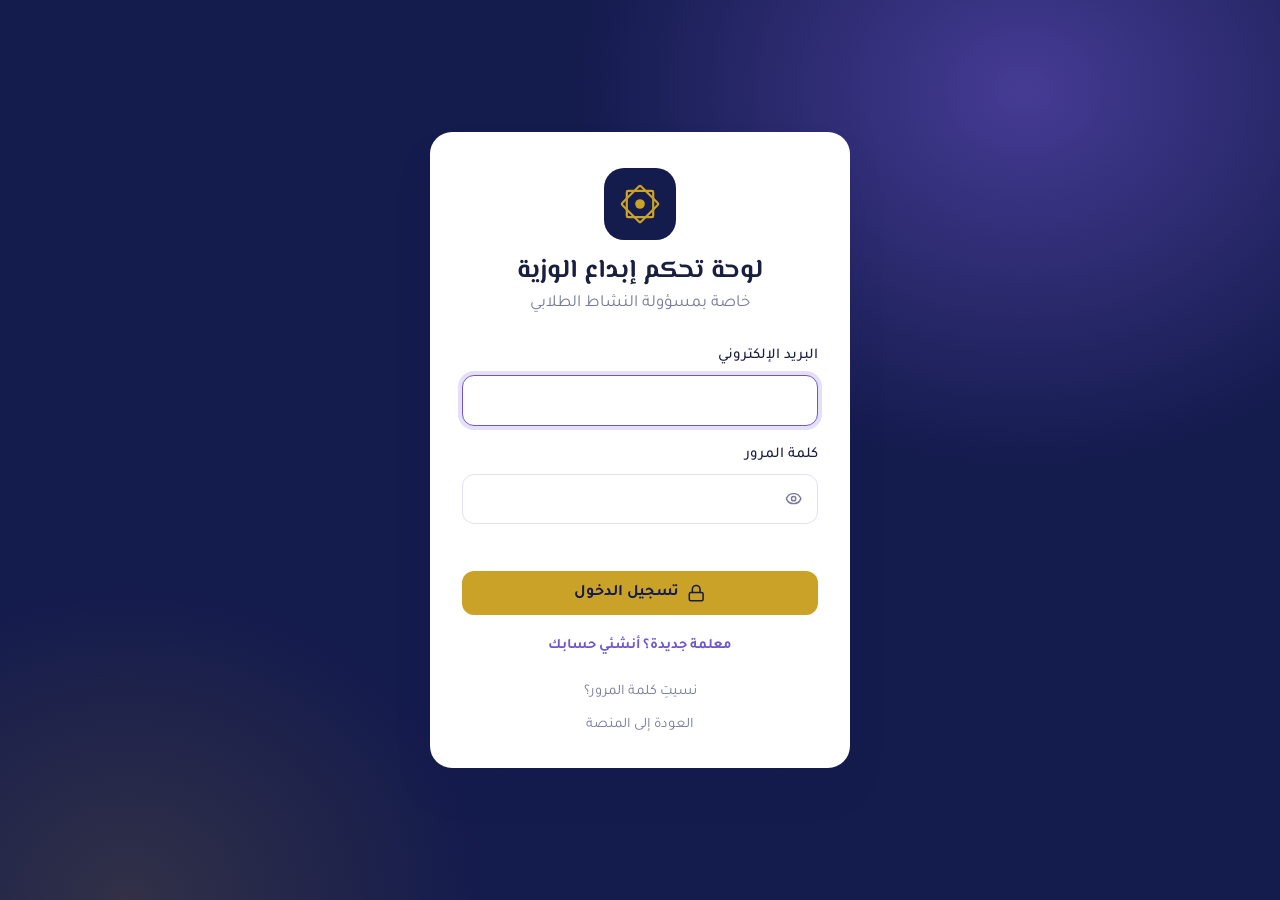
==== commit 12286a26: "إضافة المعلمات وتحديد صلاحياتهن من لوحة التحكم Co-Authored-By: Claude Opus 5.5 <noreply@anthropic.co" ====
--- a/docs/login.html
+++ b/docs/login.html
@@ -37,6 +37,15 @@
       <p class="form-error" role="alert" id="err2"></p>
       <button class="btn btn-gold" type="submit" style="width:100%">حفظ كلمة المرور</button>
     </form>
+    <form id="signup-form" hidden novalidate>
+      <p style="color:var(--ink-2)">إذا أضافتكِ مسؤولة النشاط، سجّلي ببريدك نفسه واختاري كلمة مرور.</p>
+      <label class="field">البريد الإلكتروني<input class="input" name="email" type="email" autocomplete="username" required dir="ltr"></label>
+      <label class="field">كلمة المرور<input class="input" name="pw1" type="password" autocomplete="new-password" minlength="8" required dir="ltr"></label>
+      <label class="field">تأكيد كلمة المرور<input class="input" name="pw2" type="password" autocomplete="new-password" required dir="ltr"></label>
+      <p class="form-error" role="alert" id="err3"></p>
+      <button class="btn btn-gold" type="submit" style="width:100%">إنشاء الحساب</button>
+    </form>
+    <button type="button" class="back-link" id="signup-toggle" style="background:none;border:0;cursor:pointer;color:var(--brand);font-weight:700">معلمة جديدة؟ أنشئي حسابك</button><br>
     <button type="button" class="back-link" id="forgot" style="background:none;border:0;cursor:pointer">نسيتِ كلمة المرور؟</button><br>
     <a class="back-link" href="./" style="margin-top:6px">العودة إلى المنصة</a>
   </main>
--- a/docs/assets/css/admin.css
+++ b/docs/assets/css/admin.css
@@ -174,3 +174,19 @@
 .confirm-box h3 { font-size: 21px; margin-bottom: 8px; }
 .confirm-box p { color: var(--ink-2); margin-bottom: 20px; }
 .confirm-box .btns { display: flex; gap: 10px; justify-content: flex-end; }
+
+/* المعلمات والصلاحيات */
+.member { background: var(--surface); border: 1px solid var(--line); border-radius: var(--r); padding: 12px 14px; }
+.member-head { display: grid; grid-template-columns: 48px 1fr auto auto; gap: 12px; align-items: center; }
+.member .th { width: 48px; height: 48px; border-radius: 12px; background: var(--purple-soft); color: var(--brand); display: grid; place-items: center; }
+.member .th .icon { width: 22px; height: 22px; }
+.member .tt { min-width: 0; display: grid; gap: 2px; }
+.member .tt small { color: var(--ink-3); overflow: hidden; text-overflow: ellipsis; text-align: right; }
+.member .name-input { border-color: transparent; background: transparent; padding: 4px 8px; font-weight: 700; font-size: 16px; }
+.member .name-input:hover, .member .name-input:focus { border-color: var(--line); background: var(--surface); }
+.member .role-sel { width: auto; padding: 7px 10px; }
+.member .acts { display: flex; gap: 4px; }
+.perm-grid { display: grid; grid-template-columns: repeat(auto-fill, minmax(230px, 1fr)); gap: 10px 18px; margin-top: 12px; }
+.perm-grid .switch { font-weight: 400; font-size: 15px; }
+#add-perms .perm-grid { margin-top: 6px; }
+@media (max-width: 560px) { .member-head { grid-template-columns: 40px 1fr; } .member .th { width: 40px; height: 40px; } .member .role-sel, .member .acts, .member .badge { grid-column: 2; justify-self: start; } }
